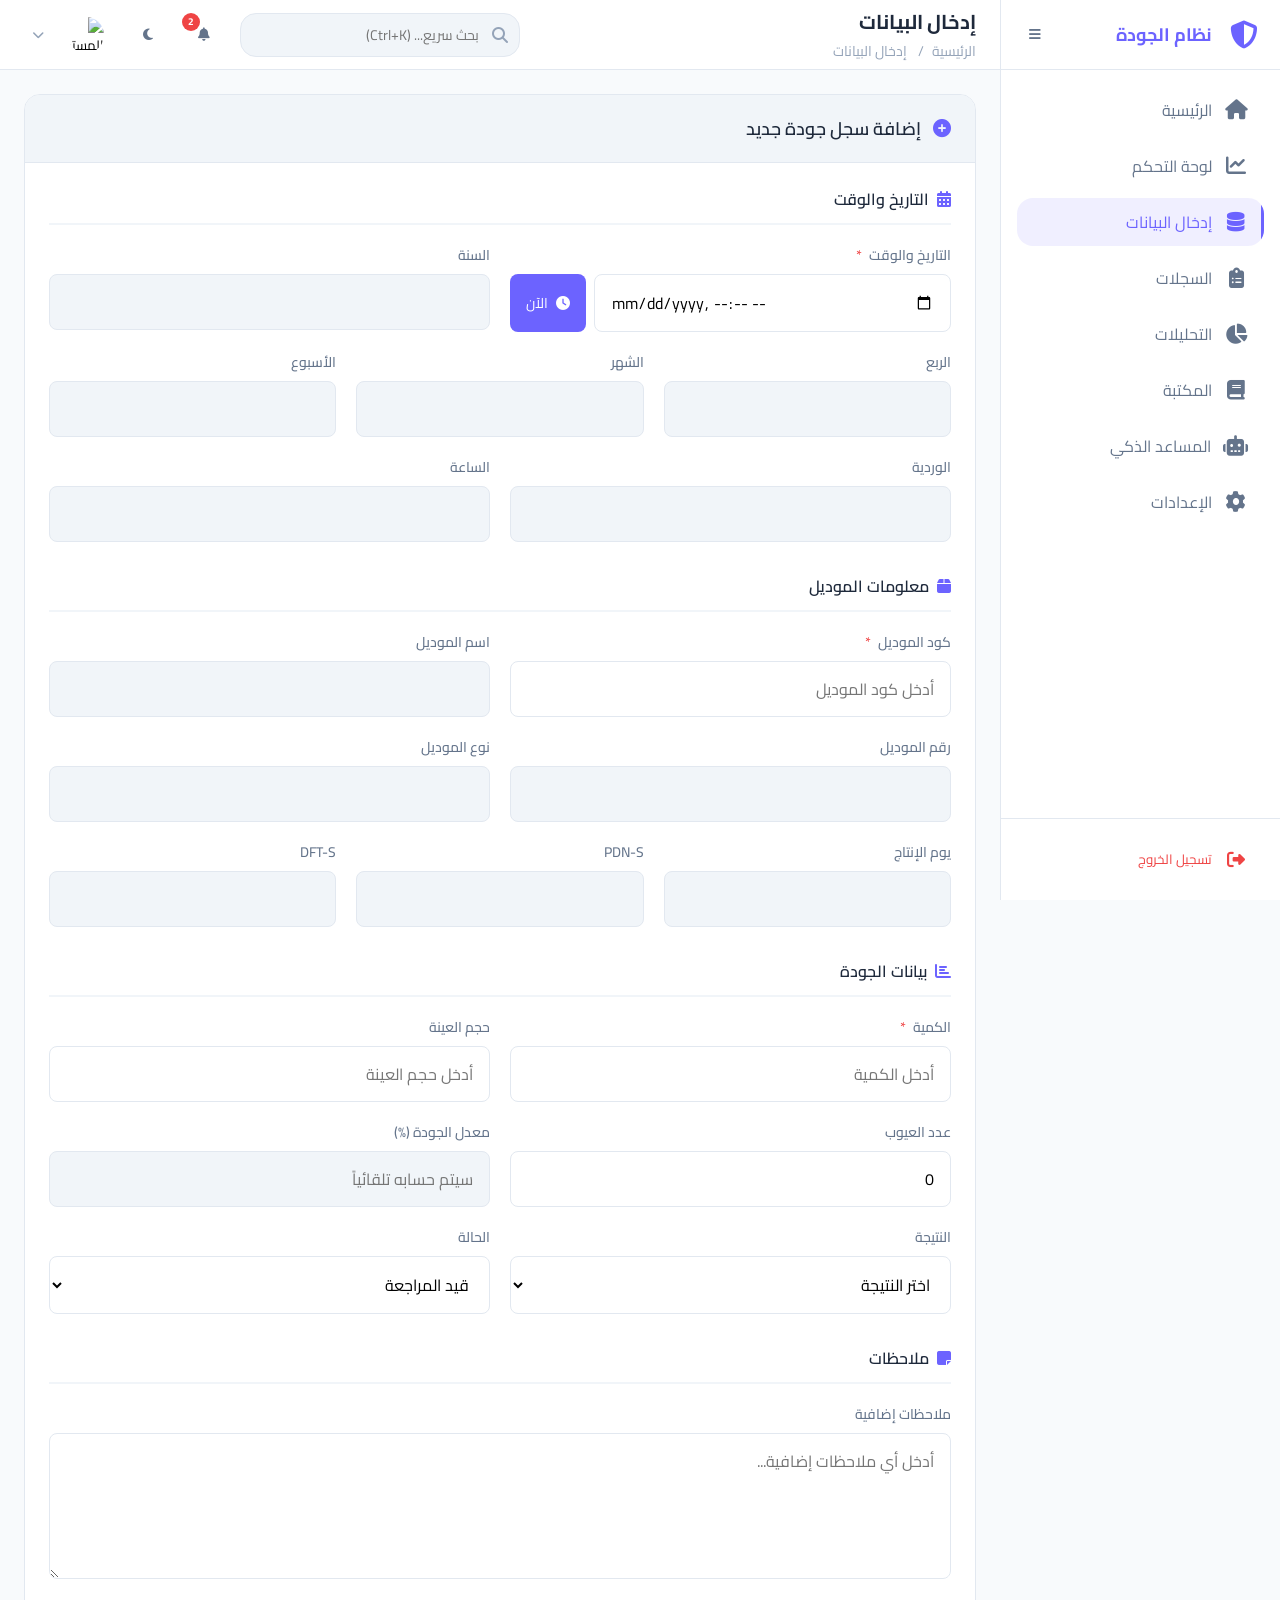
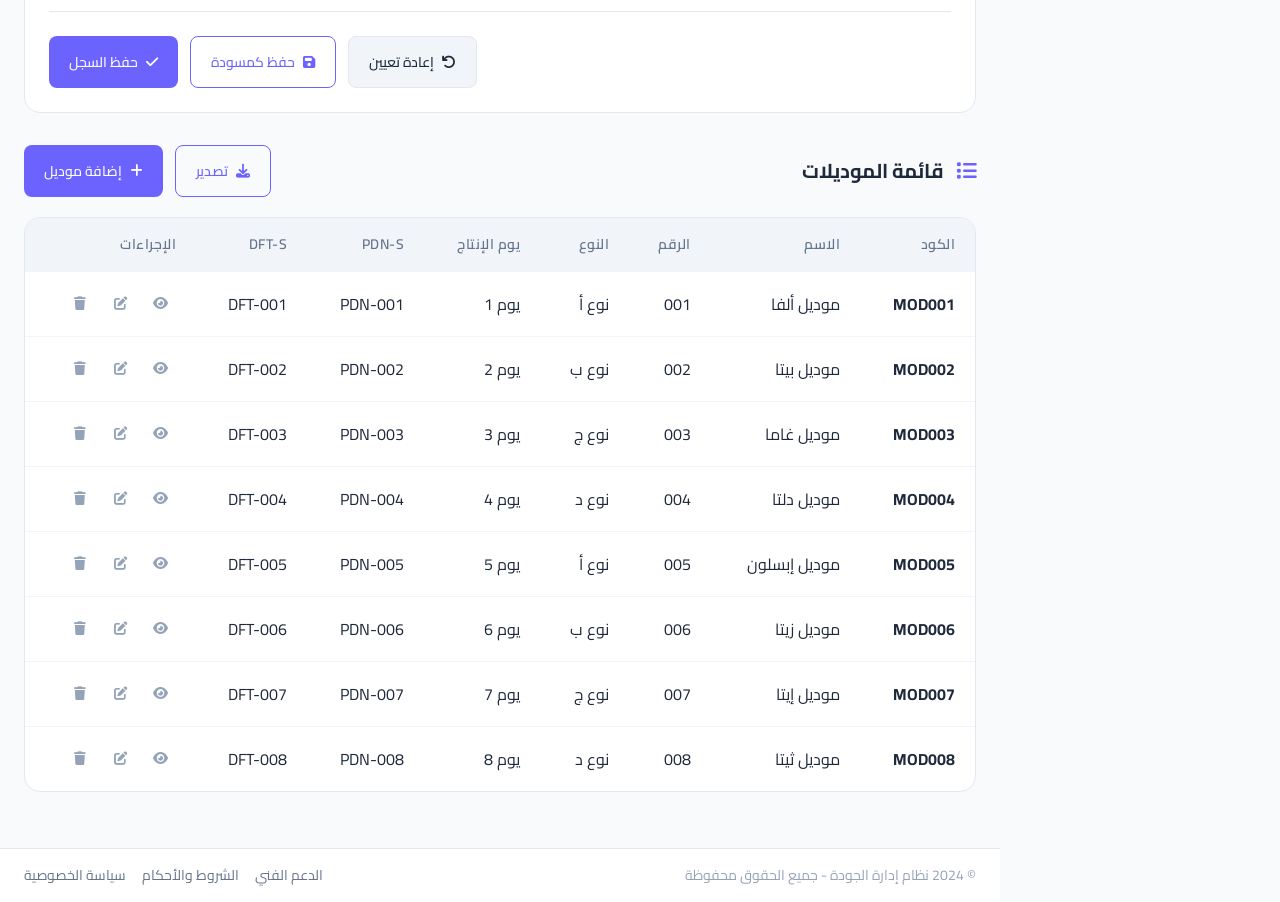
==== data.html @ 290784cb "Add files via upload" ====
<!DOCTYPE html>
<html lang="ar" dir="rtl">
<head>
    <meta charset="UTF-8">
    <meta name="viewport" content="width=device-width, initial-scale=1.0">
    <title>إدخال البيانات - نظام إدارة الجودة</title>
    <link rel="stylesheet" href="css/variables.css">
    <link rel="stylesheet" href="css/header.css">
    <link rel="stylesheet" href="css/data.css">
    <link rel="stylesheet" href="https://cdnjs.cloudflare.com/ajax/libs/font-awesome/6.4.0/css/all.min.css">
    <link href="https://fonts.googleapis.com/css2?family=Cairo:wght@300;400;500;600;700&display=swap" rel="stylesheet">
</head>
<body>
    <!-- الشريط الجانبي -->
    <aside id="sidebar" class="sidebar">
        <div class="sidebar-header">
            <div class="logo">
                <i class="fas fa-shield-alt"></i>
                <span class="logo-text">نظام الجودة</span>
            </div>
            <button id="menuToggle" class="menu-toggle">
                <i class="fas fa-bars"></i>
            </button>
        </div>
        
        <nav class="sidebar-nav">
            <ul class="nav-list">
                <li class="nav-item">
                    <a href="index.html" class="nav-link">
                        <i class="fas fa-home"></i>
                        <span>الرئيسية</span>
                    </a>
                </li>
                <li class="nav-item">
                    <a href="dashboard.html" class="nav-link">
                        <i class="fas fa-chart-line"></i>
                        <span>لوحة التحكم</span>
                    </a>
                </li>
                <li class="nav-item">
                    <a href="data.html" class="nav-link active">
                        <i class="fas fa-database"></i>
                        <span>إدخال البيانات</span>
                    </a>
                </li>
                <li class="nav-item">
                    <a href="records.html" class="nav-link">
                        <i class="fas fa-clipboard-list"></i>
                        <span>السجلات</span>
                    </a>
                </li>
                <li class="nav-item">
                    <a href="analytics.html" class="nav-link">
                        <i class="fas fa-chart-pie"></i>
                        <span>التحليلات</span>
                    </a>
                </li>
                <li class="nav-item">
                    <a href="library.html" class="nav-link">
                        <i class="fas fa-book"></i>
                        <span>المكتبة</span>
                    </a>
                </li>
                <li class="nav-item">
                    <a href="ai-assistant.html" class="nav-link">
                        <i class="fas fa-robot"></i>
                        <span>المساعد الذكي</span>
                    </a>
                </li>
                <li class="nav-item">
                    <a href="settings.html" class="nav-link">
                        <i class="fas fa-cog"></i>
                        <span>الإعدادات</span>
                    </a>
                </li>
            </ul>
        </nav>
        
        <div class="sidebar-footer">
            <button onclick="logout()" class="logout-btn">
                <i class="fas fa-sign-out-alt"></i>
                <span>تسجيل الخروج</span>
            </button>
        </div>
    </aside>

    <!-- المحتوى الرئيسي -->
    <main class="main-content">
        <!-- الهيدر -->
        <header class="main-header">
            <div class="header-right">
                <h1 class="page-title">إدخال البيانات</h1>
                <div class="breadcrumb">
                    <span>الرئيسية</span>
                    <span>إدخال البيانات</span>
                </div>
            </div>
            
            <div class="header-left">
                <div class="search-container">
                    <input type="text" id="globalSearch" placeholder="بحث سريع... (Ctrl+K)">
                    <i class="fas fa-search"></i>
                    <div id="searchResults" class="search-results"></div>
                </div>
                
                <div class="notifications-container">
                    <button id="notificationBtn" class="icon-btn">
                        <i class="fas fa-bell"></i>
                        <span id="notificationCount" class="badge">3</span>
                    </button>
                    <div id="notificationPanel" class="notification-panel">
                        <div class="notification-header">
                            <h3>الإشعارات</h3>
                            <button onclick="markAllAsRead()">تحديد الكل كمقروء</button>
                        </div>
                        <div id="notificationList" class="notification-list"></div>
                    </div>
                </div>
                
                <button id="darkModeToggle" class="icon-btn">
                    <i class="fas fa-moon"></i>
                </button>
                
                <div class="user-menu-container">
                    <button class="user-menu-toggle" onclick="toggleUserMenu()">
                        <img class="user-image" src="" alt="المستخدم">
                        <div class="user-info">
                            <span class="user-name"></span>
                            <span class="user-role"></span>
                        </div>
                        <i class="fas fa-chevron-down"></i>
                    </button>
                    <div id="userMenu" class="user-dropdown">
                        <a href="settings.html#profile">
                            <i class="fas fa-user"></i>
                            الملف الشخصي
                        </a>
                        <a href="settings.html">
                            <i class="fas fa-cog"></i>
                            الإعدادات
                        </a>
                        <hr>
                        <a href="#" onclick="logout()">
                            <i class="fas fa-sign-out-alt"></i>
                            تسجيل الخروج
                        </a>
                    </div>
                </div>
            </div>
        </header>

        <!-- محتوى الصفحة -->
        <div class="page-content">
            <!-- نموذج إدخال البيانات -->
            <section class="data-form-section">
                <div class="form-card">
                    <div class="form-header">
                        <h3><i class="fas fa-plus-circle"></i> إضافة سجل جودة جديد</h3>
                    </div>
                    
                    <form id="qualityForm" class="data-form">
                        <!-- قسم التاريخ والوقت -->
                        <div class="form-section">
                            <h4><i class="fas fa-calendar-alt"></i> التاريخ والوقت</h4>
                            <div class="form-row">
                                <div class="form-group">
                                    <label for="datetime">التاريخ والوقت <span class="required">*</span></label>
                                    <div class="input-with-btn">
                                        <input type="datetime-local" id="datetime" name="datetime" required>
                                        <button type="button" class="now-button" onclick="setCurrentDateTime()">
                                            <i class="fas fa-clock"></i> الآن
                                        </button>
                                    </div>
                                </div>
                                <div class="form-group">
                                    <label for="year">السنة</label>
                                    <input type="text" id="year" name="year" readonly>
                                </div>
                            </div>
                            <div class="form-row">
                                <div class="form-group">
                                    <label for="quarter">الربع</label>
                                    <input type="text" id="quarter" name="quarter" readonly>
                                </div>
                                <div class="form-group">
                                    <label for="month">الشهر</label>
                                    <input type="text" id="month" name="month" readonly>
                                </div>
                                <div class="form-group">
                                    <label for="week">الأسبوع</label>
                                    <input type="text" id="week" name="week" readonly>
                                </div>
                            </div>
                            <div class="form-row">
                                <div class="form-group">
                                    <label for="shift">الوردية</label>
                                    <input type="text" id="shift" name="shift" readonly>
                                </div>
                                <div class="form-group">
                                    <label for="hour">الساعة</label>
                                    <input type="text" id="hour" name="hour" readonly>
                                </div>
                            </div>
                        </div>

                        <!-- قسم معلومات الموديل -->
                        <div class="form-section">
                            <h4><i class="fas fa-box"></i> معلومات الموديل</h4>
                            <div class="form-row">
                                <div class="form-group autocomplete-container">
                                    <label for="model-code">كود الموديل <span class="required">*</span></label>
                                    <input type="text" id="model-code" name="model-code" placeholder="أدخل كود الموديل" required>
                                    <ul id="model-suggestions" class="suggestions-list"></ul>
                                </div>
                                <div class="form-group">
                                    <label for="model-name">اسم الموديل</label>
                                    <input type="text" id="model-name" name="model-name" readonly>
                                </div>
                            </div>
                            <div class="form-row">
                                <div class="form-group">
                                    <label for="model-number">رقم الموديل</label>
                                    <input type="text" id="model-number" name="model-number" readonly>
                                </div>
                                <div class="form-group">
                                    <label for="model-type">نوع الموديل</label>
                                    <input type="text" id="model-type" name="model-type" readonly>
                                </div>
                            </div>
                            <div class="form-row">
                                <div class="form-group">
                                    <label for="m-day">يوم الإنتاج</label>
                                    <input type="text" id="m-day" name="m-day" readonly>
                                </div>
                                <div class="form-group">
                                    <label for="pdn-s">PDN-S</label>
                                    <input type="text" id="pdn-s" name="pdn-s" readonly>
                                </div>
                                <div class="form-group">
                                    <label for="dft-s">DFT-S</label>
                                    <input type="text" id="dft-s" name="dft-s" readonly>
                                </div>
                            </div>
                        </div>

                        <!-- قسم بيانات الجودة -->
                        <div class="form-section">
                            <h4><i class="fas fa-chart-bar"></i> بيانات الجودة</h4>
                            <div class="form-row">
                                <div class="form-group">
                                    <label for="quantity">الكمية <span class="required">*</span></label>
                                    <input type="number" id="quantity" name="quantity" placeholder="أدخل الكمية" min="1" required>
                                </div>
                                <div class="form-group">
                                    <label for="sample-size">حجم العينة</label>
                                    <input type="number" id="sample-size" name="sample-size" placeholder="أدخل حجم العينة" min="1">
                                </div>
                            </div>
                            <div class="form-row">
                                <div class="form-group">
                                    <label for="defect-count">عدد العيوب</label>
                                    <input type="number" id="defect-count" name="defect-count" placeholder="أدخل عدد العيوب" min="0" value="0">
                                </div>
                                <div class="form-group">
                                    <label for="quality-rate">معدل الجودة (%)</label>
                                    <input type="number" id="quality-rate" name="quality-rate" placeholder="سيتم حسابه تلقائياً" readonly>
                                </div>
                            </div>
                            <div class="form-row">
                                <div class="form-group">
                                    <label for="result">النتيجة</label>
                                    <select id="result" name="result">
                                        <option value="">اختر النتيجة</option>
                                        <option value="pass">مقبول</option>
                                        <option value="fail">مرفوض</option>
                                        <option value="hold">محجوز</option>
                                    </select>
                                </div>
                                <div class="form-group">
                                    <label for="status">الحالة</label>
                                    <select id="status" name="status">
                                        <option value="pending">قيد المراجعة</option>
                                        <option value="approved">مقبول</option>
                                        <option value="rejected">مرفوض</option>
                                    </select>
                                </div>
                            </div>
                        </div>

                        <!-- قسم الملاحظات -->
                        <div class="form-section">
                            <h4><i class="fas fa-sticky-note"></i> ملاحظات</h4>
                            <div class="form-group">
                                <label for="notes">ملاحظات إضافية</label>
                                <textarea id="notes" name="notes" rows="4" placeholder="أدخل أي ملاحظات إضافية..."></textarea>
                            </div>
                        </div>

                        <!-- أزرار الإجراءات -->
                        <div class="form-actions">
                            <button type="button" class="btn btn-secondary" onclick="resetForm()">
                                <i class="fas fa-undo"></i> إعادة تعيين
                            </button>
                            <button type="button" class="btn btn-outline" onclick="saveDraft()">
                                <i class="fas fa-save"></i> حفظ كمسودة
                            </button>
                            <button type="submit" class="btn btn-primary">
                                <i class="fas fa-check"></i> حفظ السجل
                            </button>
                        </div>
                    </form>
                </div>
            </section>

            <!-- جدول الموديلات -->
            <section class="models-section">
                <div class="section-header">
                    <h3><i class="fas fa-list"></i> قائمة الموديلات</h3>
                    <div class="section-actions">
                        <button class="btn btn-outline" onclick="exportModels()">
                            <i class="fas fa-download"></i> تصدير
                        </button>
                        <button class="btn btn-primary" onclick="addNewModel()">
                            <i class="fas fa-plus"></i> إضافة موديل
                        </button>
                    </div>
                </div>
                <div class="table-container">
                    <table class="data-table">
                        <thead>
                            <tr>
                                <th>الكود</th>
                                <th>الاسم</th>
                                <th>الرقم</th>
                                <th>النوع</th>
                                <th>يوم الإنتاج</th>
                                <th>PDN-S</th>
                                <th>DFT-S</th>
                                <th>الإجراءات</th>
                            </tr>
                        </thead>
                        <tbody id="modelsTable">
                            <!-- سيتم ملؤها بالJavaScript -->
                        </tbody>
                    </table>
                </div>
            </section>
        </div>

        <!-- التذييل -->
        <footer class="main-footer">
            <div class="footer-content">
                <p>&copy; 2024 نظام إدارة الجودة - جميع الحقوق محفوظة</p>
                <div class="footer-links">
                    <a href="#">الدعم الفني</a>
                    <a href="#">الشروط والأحكام</a>
                    <a href="#">سياسة الخصوصية</a>
                </div>
            </div>
        </footer>
    </main>

    <!-- Toast Container -->
    <div id="toastContainer" class="toast-container"></div>

    <!-- Scripts -->
    <script src="js/login.js"></script>
    <script src="js/header.js"></script>
    <script src="js/data.js"></script>
    <script src="js/functions.js"></script>
</body>
</html>
---- css/variables.css ----
/* ================================
   المتغيرات العامة للنظام
   ================================ */

:root {
    /* ================================
       الألوان الأساسية
       ================================ */
    --primary: #6c63ff;
    --primary-rgb: 108, 99, 255;
    --primary-light: #8b85ff;
    --primary-dark: #5a52d5;
    --primary-gradient: linear-gradient(135deg, #6c63ff 0%, #8b85ff 100%);
    
    /* الألوان الثانوية */
    --secondary: #764ba2;
    --secondary-light: #9a7bc0;
    --secondary-dark: #5a3a7a;
    
    /* ألوان الحالة */
    --success: #10b981;
    --success-light: #34d399;
    --success-dark: #059669;
    --success-bg: rgba(16, 185, 129, 0.1);
    
    --warning: #f59e0b;
    --warning-light: #fbbf24;
    --warning-dark: #d97706;
    --warning-bg: rgba(245, 158, 11, 0.1);
    
    --danger: #ef4444;
    --danger-light: #f87171;
    --danger-dark: #dc2626;
    --danger-bg: rgba(239, 68, 68, 0.1);
    
    --info: #3b82f6;
    --info-light: #60a5fa;
    --info-dark: #2563eb;
    --info-bg: rgba(59, 130, 246, 0.1);
    
    /* ================================
       ألوان الوضع الفاتح (Light)
       ================================ */
    --bg-primary: #f8fafc;
    --bg-secondary: #ffffff;
    --bg-tertiary: #f1f5f9;
    --bg-card: #ffffff;
    
    --text-primary: #1e293b;
    --text-secondary: #64748b;
    --text-muted: #94a3b8;
    --text-inverse: #ffffff;
    
    --border-color: #e2e8f0;
    --border-light: #f1f5f9;
    --border-dark: #cbd5e1;
    
    --shadow-sm: 0 1px 2px rgba(0, 0, 0, 0.05);
    --shadow: 0 4px 6px -1px rgba(0, 0, 0, 0.1), 0 2px 4px -1px rgba(0, 0, 0, 0.06);
    --shadow-md: 0 10px 15px -3px rgba(0, 0, 0, 0.1), 0 4px 6px -2px rgba(0, 0, 0, 0.05);
    --shadow-lg: 0 20px 25px -5px rgba(0, 0, 0, 0.1), 0 10px 10px -5px rgba(0, 0, 0, 0.04);
    --shadow-xl: 0 25px 50px -12px rgba(0, 0, 0, 0.25);
    
    /* ================================
       ألوان الوضع الداكن (Dark)
       ================================ */
    --dark-bg-primary: #0f172a;
    --dark-bg-secondary: #1e293b;
    --dark-bg-tertiary: #334155;
    --dark-bg-card: #1e293b;
    
    --dark-text-primary: #f8fafc;
    --dark-text-secondary: #cbd5e1;
    --dark-text-muted: #64748b;
    
    --dark-border-color: #334155;
    --dark-border-light: #475569;
    --dark-border-dark: #1e293b;
    
    /* ================================
       الخطوط
       ================================ */
    --font-family: 'Cairo', -apple-system, BlinkMacSystemFont, 'Segoe UI', Roboto, sans-serif;
    --font-size-xs: 0.75rem;
    --font-size-sm: 0.875rem;
    --font-size-base: 1rem;
    --font-size-lg: 1.125rem;
    --font-size-xl: 1.25rem;
    --font-size-2xl: 1.5rem;
    --font-size-3xl: 1.875rem;
    --font-size-4xl: 2.25rem;
    
    --font-weight-light: 300;
    --font-weight-normal: 400;
    --font-weight-medium: 500;
    --font-weight-semibold: 600;
    --font-weight-bold: 700;
    
    --line-height-tight: 1.25;
    --line-height-normal: 1.5;
    --line-height-relaxed: 1.75;
    
    /* ================================
       المسافات والحواف
       ================================ */
    --spacing-0: 0;
    --spacing-1: 0.25rem;
    --spacing-2: 0.5rem;
    --spacing-3: 0.75rem;
    --spacing-4: 1rem;
    --spacing-5: 1.25rem;
    --spacing-6: 1.5rem;
    --spacing-8: 2rem;
    --spacing-10: 2.5rem;
    --spacing-12: 3rem;
    --spacing-16: 4rem;
    --spacing-20: 5rem;
    --spacing-24: 6rem;
    
    /* ================================
       نصف قطر الحواف
       ================================ */
    --radius-none: 0;
    --radius-sm: 0.25rem;
    --radius: 0.5rem;
    --radius-md: 0.75rem;
    --radius-lg: 1rem;
    --radius-xl: 1.5rem;
    --radius-2xl: 2rem;
    --radius-full: 9999px;
    
    /* ================================
       الانتقالات
       ================================ */
    --transition-fast: 150ms ease;
    --transition-base: 250ms ease;
    --transition-slow: 350ms ease;
    --transition-bounce: 500ms cubic-bezier(0.68, -0.55, 0.265, 1.55);
    
    /* ================================
       z-index
       ================================ */
    --z-dropdown: 100;
    --z-sticky: 200;
    --z-fixed: 300;
    --z-modal-backdrop: 400;
    --z-modal: 500;
    --z-popover: 600;
    --z-tooltip: 700;
    --z-toast: 800;
    
    /* ================================
       أبعاد العناصر
       ================================ */
    --header-height: 70px;
    --sidebar-width: 280px;
    --sidebar-collapsed: 80px;
    --footer-height: 60px;
    
    /* ================================
       ألوان إضافية
       ================================ */
    --purple: #8b5cf6;
    --pink: #ec4899;
    --orange: #f97316;
    --cyan: #06b6d4;
    --teal: #14b8a6;
    --indigo: #6366f1;
    
    /* تدرجات */
    --gradient-purple: linear-gradient(135deg, #667eea 0%, #764ba2 100%);
    --gradient-blue: linear-gradient(135deg, #4facfe 0%, #00f2fe 100%);
    --gradient-green: linear-gradient(135deg, #42d392 0%, #647eff 100%);
    --gradient-pink: linear-gradient(135deg, #ff7eb3 0%, #ff758c 100%);
    --gradient-orange: linear-gradient(135deg, #f093fb 0%, #f5576c 100%);
}

/* ================================
   الوضع الداكن
   ================================ */
[data-theme="dark"] {
    --bg-primary: var(--dark-bg-primary);
    --bg-secondary: var(--dark-bg-secondary);
    --bg-tertiary: var(--dark-bg-tertiary);
    --bg-card: var(--dark-bg-card);
    
    --text-primary: var(--dark-text-primary);
    --text-secondary: var(--dark-text-secondary);
    --text-muted: var(--dark-text-muted);
    
    --border-color: var(--dark-border-color);
    --border-light: var(--dark-border-light);
    --border-dark: var(--dark-border-dark);
}

/* ================================
   إعادة تعيين CSS
   ================================ */
*,
*::before,
*::after {
    box-sizing: border-box;
    margin: 0;
    padding: 0;
}

html {
    scroll-behavior: smooth;
    -webkit-font-smoothing: antialiased;
    -moz-osx-font-smoothing: grayscale;
}

body {
    font-family: var(--font-family);
    font-size: var(--font-size-base);
    line-height: var(--line-height-normal);
    color: var(--text-primary);
    background-color: var(--bg-primary);
    direction: rtl;
    min-height: 100vh;
}

/* ================================
   الفئات المساعدة
   ================================ */

/* إخفاء */
.hidden { display: none !important; }
.invisible { visibility: hidden; }
.opacity-0 { opacity: 0; }

/* عرض */
.block { display: block; }
.inline { display: inline; }
.inline-block { display: inline-block; }
.flex { display: flex; }
.inline-flex { display: inline-flex; }
.grid { display: grid; }

/* مرونة */
.flex-1 { flex: 1; }
.flex-auto { flex: auto; }
.flex-none { flex: none; }
.flex-row { flex-direction: row; }
.flex-col { flex-direction: column; }
.items-center { align-items: center; }
.items-start { align-items: flex-start; }
.items-end { align-items: flex-end; }
.justify-center { justify-content: center; }
.justify-between { justify-content: space-between; }
.justify-around { justify-content: space-around; }
.gap-2 { gap: var(--spacing-2); }
.gap-4 { gap: var(--spacing-4); }
.gap-6 { gap: var(--spacing-6); }

/* النص */
.text-center { text-align: center; }
.text-right { text-align: right; }
.text-left { text-align: left; }
.text-xs { font-size: var(--font-size-xs); }
.text-sm { font-size: var(--font-size-sm); }
.text-lg { font-size: var(--font-size-lg); }
.text-xl { font-size: var(--font-size-xl); }
.font-light { font-weight: var(--font-weight-light); }
.font-normal { font-weight: var(--font-weight-normal); }
.font-medium { font-weight: var(--font-weight-medium); }
.font-semibold { font-weight: var(--font-weight-semibold); }
.font-bold { font-weight: var(--font-weight-bold); }

/* الألوان */
.text-primary { color: var(--primary); }
.text-success { color: var(--success); }
.text-warning { color: var(--warning); }
.text-danger { color: var(--danger); }
.text-info { color: var(--info); }
.text-muted { color: var(--text-muted); }

.bg-primary { background-color: var(--primary); }
.bg-success { background-color: var(--success); }
.bg-warning { background-color: var(--warning); }
.bg-danger { background-color: var(--danger); }
.bg-info { background-color: var(--info); }

/* الحواف */
.rounded-none { border-radius: var(--radius-none); }
.rounded-sm { border-radius: var(--radius-sm); }
.rounded { border-radius: var(--radius); }
.rounded-md { border-radius: var(--radius-md); }
.rounded-lg { border-radius: var(--radius-lg); }
.rounded-xl { border-radius: var(--radius-xl); }
.rounded-full { border-radius: var(--radius-full); }

/* الظلال */
.shadow-sm { box-shadow: var(--shadow-sm); }
.shadow { box-shadow: var(--shadow); }
.shadow-md { box-shadow: var(--shadow-md); }
.shadow-lg { box-shadow: var(--shadow-lg); }
.shadow-xl { box-shadow: var(--shadow-xl); }
.shadow-none { box-shadow: none; }

/* المسافات */
.p-0 { padding: var(--spacing-0); }
.p-2 { padding: var(--spacing-2); }
.p-4 { padding: var(--spacing-4); }
.p-6 { padding: var(--spacing-6); }
.m-0 { margin: var(--spacing-0); }
.m-2 { margin: var(--spacing-2); }
.m-4 { margin: var(--spacing-4); }
.m-auto { margin: auto; }

/* العرض والارتفاع */
.w-full { width: 100%; }
.h-full { height: 100%; }
.min-h-screen { min-height: 100vh; }

/* المؤشر */
.cursor-pointer { cursor: pointer; }
.cursor-not-allowed { cursor: not-allowed; }

/* ================================
   تأثيرات الحركة
   ================================ */
@keyframes fadeIn {
    from { opacity: 0; }
    to { opacity: 1; }
}

@keyframes fadeInUp {
    from {
        opacity: 0;
        transform: translateY(20px);
    }
    to {
        opacity: 1;
        transform: translateY(0);
    }
}

@keyframes fadeInDown {
    from {
        opacity: 0;
        transform: translateY(-20px);
    }
    to {
        opacity: 1;
        transform: translateY(0);
    }
}

@keyframes slideInRight {
    from {
        opacity: 0;
        transform: translateX(20px);
    }
    to {
        opacity: 1;
        transform: translateX(0);
    }
}

@keyframes slideInLeft {
    from {
        opacity: 0;
        transform: translateX(-20px);
    }
    to {
        opacity: 1;
        transform: translateX(0);
    }
}

@keyframes pulse {
    0%, 100% { opacity: 1; }
    50% { opacity: 0.5; }
}

@keyframes spin {
    from { transform: rotate(0deg); }
    to { transform: rotate(360deg); }
}

@keyframes bounce {
    0%, 100% { transform: translateY(0); }
    50% { transform: translateY(-10px); }
}

@keyframes shake {
    0%, 100% { transform: translateX(0); }
    25% { transform: translateX(-5px); }
    75% { transform: translateX(5px); }
}

.animate-fadeIn { animation: fadeIn 0.3s ease; }
.animate-fadeInUp { animation: fadeInUp 0.4s ease; }
.animate-fadeInDown { animation: fadeInDown 0.4s ease; }
.animate-slideInRight { animation: slideInRight 0.4s ease; }
.animate-slideInLeft { animation: slideInLeft 0.4s ease; }
.animate-pulse { animation: pulse 2s infinite; }
.animate-spin { animation: spin 1s linear infinite; }
.animate-bounce { animation: bounce 1s infinite; }
.animate-shake { animation: shake 0.5s ease; }

/* ================================
   التمرير
   ================================ */
::-webkit-scrollbar {
    width: 8px;
    height: 8px;
}

::-webkit-scrollbar-track {
    background: var(--bg-tertiary);
    border-radius: var(--radius);
}

::-webkit-scrollbar-thumb {
    background: var(--border-dark);
    border-radius: var(--radius);
}

::-webkit-scrollbar-thumb:hover {
    background: var(--text-muted);
}

/* ================================
   التحديد
   ================================ */
::selection {
    background: var(--primary);
    color: white;
}

/* ================================
   التركيز
   ================================ */
:focus-visible {
    outline: 2px solid var(--primary);
    outline-offset: 2px;
}

/* ================================
   تعطيل الأنماط الافتراضية
   ================================ */
button, input, textarea, select {
    font-family: inherit;
}

button {
    cursor: pointer;
    border: none;
    background: none;
}

a {
    text-decoration: none;
    color: inherit;
}

ul, ol {
    list-style: none;
}

img {
    max-width: 100%;
    height: auto;
}
---- css/header.css ----
/* ================================
   تنسيقات الهيدر والشريط الجانبي
   ================================ */

/* ================================
   الشريط الجانبي
   ================================ */
.sidebar {
    position: fixed;
    top: 0;
    right: 0;
    width: var(--sidebar-width);
    height: 100vh;
    background: var(--bg-secondary);
    border-left: 1px solid var(--border-color);
    display: flex;
    flex-direction: column;
    z-index: var(--z-fixed);
    transition: width var(--transition-base);
    overflow: hidden;
}

.sidebar.collapsed {
    width: var(--sidebar-collapsed);
}

/* رأس الشريط الجانبي */
.sidebar-header {
    padding: var(--spacing-4);
    display: flex;
    align-items: center;
    justify-content: space-between;
    border-bottom: 1px solid var(--border-color);
    height: var(--header-height);
}

.logo {
    display: flex;
    align-items: center;
    gap: var(--spacing-3);
    color: var(--primary);
}

.logo i {
    font-size: 28px;
    min-width: 40px;
    text-align: center;
}

.logo-text {
    font-size: var(--font-size-lg);
    font-weight: var(--font-weight-bold);
    white-space: nowrap;
    opacity: 1;
    transition: opacity var(--transition-fast);
}

.sidebar.collapsed .logo-text {
    opacity: 0;
    width: 0;
}

.menu-toggle {
    width: 36px;
    height: 36px;
    border-radius: var(--radius);
    display: flex;
    align-items: center;
    justify-content: center;
    color: var(--text-secondary);
    transition: all var(--transition-fast);
}

.menu-toggle:hover {
    background: var(--bg-tertiary);
    color: var(--primary);
}

/* قائمة التنقل */
.sidebar-nav {
    flex: 1;
    padding: var(--spacing-4);
    overflow-y: auto;
}

.nav-list {
    display: flex;
    flex-direction: column;
    gap: var(--spacing-2);
}

.nav-link {
    display: flex;
    align-items: center;
    gap: var(--spacing-3);
    padding: var(--spacing-3) var(--spacing-4);
    border-radius: var(--radius-lg);
    color: var(--text-secondary);
    transition: all var(--transition-fast);
    position: relative;
    overflow: hidden;
}

.nav-link::before {
    content: '';
    position: absolute;
    right: 0;
    top: 0;
    height: 100%;
    width: 3px;
    background: var(--primary);
    transform: scaleY(0);
    transition: transform var(--transition-fast);
}

.nav-link:hover {
    background: var(--bg-tertiary);
    color: var(--text-primary);
}

.nav-link:hover::before {
    transform: scaleY(1);
}

.nav-link.active {
    background: rgba(var(--primary-rgb), 0.1);
    color: var(--primary);
}

.nav-link.active::before {
    transform: scaleY(1);
}

.nav-link i {
    font-size: 20px;
    min-width: 24px;
    text-align: center;
}

.nav-link span {
    white-space: nowrap;
    opacity: 1;
    transition: opacity var(--transition-fast);
}

.sidebar.collapsed .nav-link span {
    opacity: 0;
    width: 0;
}

/* تذييل الشريط الجانبي */
.sidebar-footer {
    padding: var(--spacing-4);
    border-top: 1px solid var(--border-color);
}

.logout-btn {
    width: 100%;
    display: flex;
    align-items: center;
    gap: var(--spacing-3);
    padding: var(--spacing-3) var(--spacing-4);
    border-radius: var(--radius-lg);
    color: var(--danger);
    transition: all var(--transition-fast);
}

.logout-btn:hover {
    background: var(--danger-bg);
}

.logout-btn i {
    font-size: 18px;
    min-width: 24px;
    text-align: center;
}

.logout-btn span {
    white-space: nowrap;
    opacity: 1;
    transition: opacity var(--transition-fast);
}

.sidebar.collapsed .logout-btn span {
    opacity: 0;
    width: 0;
}

/* ================================
   المحتوى الرئيسي
   ================================ */
.main-content {
    margin-right: var(--sidebar-width);
    min-height: 100vh;
    display: flex;
    flex-direction: column;
    transition: margin-right var(--transition-base);
}

body.sidebar-collapsed .main-content {
    margin-right: var(--sidebar-collapsed);
}

/* ================================
   الهيدر
   ================================ */
.main-header {
    height: var(--header-height);
    background: var(--bg-secondary);
    border-bottom: 1px solid var(--border-color);
    padding: 0 var(--spacing-6);
    display: flex;
    align-items: center;
    justify-content: space-between;
    position: sticky;
    top: 0;
    z-index: var(--z-sticky);
}

.header-right {
    display: flex;
    flex-direction: column;
    gap: var(--spacing-1);
}

.page-title {
    font-size: var(--font-size-xl);
    font-weight: var(--font-weight-bold);
    color: var(--text-primary);
}

.breadcrumb {
    font-size: var(--font-size-sm);
    color: var(--text-muted);
}

.breadcrumb span:not(:last-child)::after {
    content: '/';
    margin: 0 var(--spacing-2);
    color: var(--text-muted);
}

.header-left {
    display: flex;
    align-items: center;
    gap: var(--spacing-4);
}

/* البحث */
.search-container {
    position: relative;
}

.search-container input {
    width: 280px;
    padding: var(--spacing-2) var(--spacing-4);
    padding-right: 40px;
    border: 1px solid var(--border-color);
    border-radius: var(--radius-lg);
    background: var(--bg-tertiary);
    font-size: var(--font-size-sm);
    transition: all var(--transition-fast);
}

.search-container input:focus {
    outline: none;
    border-color: var(--primary);
    background: var(--bg-secondary);
    box-shadow: 0 0 0 3px rgba(var(--primary-rgb), 0.1);
}

.search-container > i {
    position: absolute;
    right: var(--spacing-3);
    top: 50%;
    transform: translateY(-50%);
    color: var(--text-muted);
}

.search-results {
    position: absolute;
    top: calc(100% + var(--spacing-2));
    right: 0;
    width: 100%;
    background: var(--bg-secondary);
    border: 1px solid var(--border-color);
    border-radius: var(--radius-lg);
    box-shadow: var(--shadow-lg);
    max-height: 300px;
    overflow-y: auto;
    opacity: 0;
    visibility: hidden;
    transform: translateY(-10px);
    transition: all var(--transition-fast);
    z-index: var(--z-dropdown);
}

.search-results.show {
    opacity: 1;
    visibility: visible;
    transform: translateY(0);
}

.search-result-item {
    display: flex;
    align-items: center;
    gap: var(--spacing-3);
    padding: var(--spacing-3) var(--spacing-4);
    color: var(--text-primary);
    transition: background var(--transition-fast);
}

.search-result-item:hover {
    background: var(--bg-tertiary);
}

.search-result-item i {
    color: var(--primary);
}

.search-no-results {
    padding: var(--spacing-6);
    text-align: center;
    color: var(--text-muted);
}

.search-no-results i {
    font-size: 32px;
    margin-bottom: var(--spacing-3);
}

/* الأزرار الأيقونية */
.icon-btn {
    width: 40px;
    height: 40px;
    border-radius: var(--radius);
    display: flex;
    align-items: center;
    justify-content: center;
    color: var(--text-secondary);
    position: relative;
    transition: all var(--transition-fast);
}

.icon-btn:hover {
    background: var(--bg-tertiary);
    color: var(--primary);
}

.badge {
    position: absolute;
    top: -2px;
    left: -2px;
    min-width: 18px;
    height: 18px;
    padding: 0 5px;
    background: var(--danger);
    color: white;
    font-size: 10px;
    font-weight: var(--font-weight-bold);
    border-radius: var(--radius-full);
    display: flex;
    align-items: center;
    justify-content: center;
}

/* الإشعارات */
.notifications-container {
    position: relative;
}

.notification-panel {
    position: absolute;
    top: calc(100% + var(--spacing-2));
    left: 50%;
    transform: translateX(-50%) translateY(-10px);
    width: 360px;
    background: var(--bg-secondary);
    border: 1px solid var(--border-color);
    border-radius: var(--radius-lg);
    box-shadow: var(--shadow-lg);
    opacity: 0;
    visibility: hidden;
    transition: all var(--transition-fast);
    z-index: var(--z-dropdown);
}

.notification-panel.show {
    opacity: 1;
    visibility: visible;
    transform: translateX(-50%) translateY(0);
}

.notification-header {
    display: flex;
    align-items: center;
    justify-content: space-between;
    padding: var(--spacing-4);
    border-bottom: 1px solid var(--border-color);
}

.notification-header h3 {
    font-size: var(--font-size-base);
    font-weight: var(--font-weight-semibold);
}

.notification-header button {
    font-size: var(--font-size-xs);
    color: var(--primary);
}

.notification-list {
    max-height: 360px;
    overflow-y: auto;
}

.notification-item {
    display: flex;
    gap: var(--spacing-3);
    padding: var(--spacing-4);
    border-bottom: 1px solid var(--border-light);
    transition: background var(--transition-fast);
}

.notification-item:hover {
    background: var(--bg-tertiary);
}

.notification-item.unread {
    background: rgba(var(--primary-rgb), 0.05);
}

.notification-icon {
    width: 40px;
    height: 40px;
    border-radius: var(--radius);
    display: flex;
    align-items: center;
    justify-content: center;
    flex-shrink: 0;
}

.notification-icon.success {
    background: var(--success-bg);
    color: var(--success);
}

.notification-icon.warning {
    background: var(--warning-bg);
    color: var(--warning);
}

.notification-icon.danger {
    background: var(--danger-bg);
    color: var(--danger);
}

.notification-icon.info {
    background: var(--info-bg);
    color: var(--info);
}

.notification-content h4 {
    font-size: var(--font-size-sm);
    font-weight: var(--font-weight-semibold);
    margin-bottom: var(--spacing-1);
}

.notification-content p {
    font-size: var(--font-size-xs);
    color: var(--text-secondary);
    margin-bottom: var(--spacing-1);
}

.notification-time {
    font-size: 11px;
    color: var(--text-muted);
}

/* قائمة المستخدم */
.user-menu-container {
    position: relative;
}

.user-menu-toggle {
    display: flex;
    align-items: center;
    gap: var(--spacing-3);
    padding: var(--spacing-2);
    border-radius: var(--radius-lg);
    transition: background var(--transition-fast);
}

.user-menu-toggle:hover {
    background: var(--bg-tertiary);
}

.user-image {
    width: 36px;
    height: 36px;
    border-radius: var(--radius-full);
    object-fit: cover;
}

.user-info {
    display: flex;
    flex-direction: column;
    align-items: flex-start;
}

.user-name {
    font-size: var(--font-size-sm);
    font-weight: var(--font-weight-semibold);
    color: var(--text-primary);
}

.user-role {
    font-size: 11px;
    color: var(--text-muted);
}

.user-menu-toggle > i {
    font-size: 12px;
    color: var(--text-muted);
}

.user-dropdown {
    position: absolute;
    top: calc(100% + var(--spacing-2));
    left: 0;
    width: 200px;
    background: var(--bg-secondary);
    border: 1px solid var(--border-color);
    border-radius: var(--radius-lg);
    box-shadow: var(--shadow-lg);
    opacity: 0;
    visibility: hidden;
    transform: translateY(-10px);
    transition: all var(--transition-fast);
    z-index: var(--z-dropdown);
}

.user-dropdown.show {
    opacity: 1;
    visibility: visible;
    transform: translateY(0);
}

.user-dropdown a {
    display: flex;
    align-items: center;
    gap: var(--spacing-3);
    padding: var(--spacing-3) var(--spacing-4);
    color: var(--text-primary);
    font-size: var(--font-size-sm);
    transition: background var(--transition-fast);
}

.user-dropdown a:hover {
    background: var(--bg-tertiary);
}

.user-dropdown a i {
    color: var(--text-muted);
    width: 20px;
}

.user-dropdown hr {
    margin: var(--spacing-2) 0;
    border: none;
    border-top: 1px solid var(--border-color);
}

/* ================================
   محتوى الصفحة
   ================================ */
.page-content {
    flex: 1;
    padding: var(--spacing-6);
}

/* ================================
   التذييل
   ================================ */
.main-footer {
    background: var(--bg-secondary);
    border-top: 1px solid var(--border-color);
    padding: var(--spacing-4) var(--spacing-6);
}

.footer-content {
    display: flex;
    align-items: center;
    justify-content: space-between;
    font-size: var(--font-size-sm);
    color: var(--text-muted);
}

.footer-links {
    display: flex;
    gap: var(--spacing-4);
}

.footer-links a {
    color: var(--text-secondary);
    transition: color var(--transition-fast);
}

.footer-links a:hover {
    color: var(--primary);
}

/* ================================
   Toast Container
   ================================ */
.toast-container {
    position: fixed;
    bottom: var(--spacing-6);
    left: var(--spacing-6);
    display: flex;
    flex-direction: column;
    gap: var(--spacing-3);
    z-index: var(--z-toast);
}

/* ================================
   التصميم المتجاوب
   ================================ */
@media (max-width: 1024px) {
    .sidebar {
        transform: translateX(100%);
    }
    
    .sidebar.open {
        transform: translateX(0);
    }
    
    .main-content {
        margin-right: 0;
    }
    
    .search-container input {
        width: 200px;
    }
}

@media (max-width: 768px) {
    .main-header {
        padding: 0 var(--spacing-4);
    }
    
    .search-container {
        display: none;
    }
    
    .user-info {
        display: none;
    }
    
    .page-content {
        padding: var(--spacing-4);
    }
    
    .footer-content {
        flex-direction: column;
        gap: var(--spacing-3);
        text-align: center;
    }
}
---- css/data.css ----
/* ================================
   تنسيقات صفحة إدخال البيانات
   ================================ */

/* ================================
   النموذج
   ================================ */
.data-form-section {
    margin-bottom: var(--spacing-8);
}

.form-card {
    background: var(--bg-secondary);
    border: 1px solid var(--border-color);
    border-radius: var(--radius-lg);
    overflow: hidden;
}

.form-header {
    background: var(--bg-tertiary);
    padding: var(--spacing-5) var(--spacing-6);
    border-bottom: 1px solid var(--border-color);
}

.form-header h3 {
    font-size: var(--font-size-lg);
    font-weight: var(--font-weight-semibold);
    color: var(--text-primary);
    display: flex;
    align-items: center;
    gap: var(--spacing-3);
}

.form-header h3 i {
    color: var(--primary);
}

.data-form {
    padding: var(--spacing-6);
}

/* أقسام النموذج */
.form-section {
    margin-bottom: var(--spacing-8);
}

.form-section:last-of-type {
    margin-bottom: 0;
}

.form-section h4 {
    font-size: var(--font-size-base);
    font-weight: var(--font-weight-semibold);
    color: var(--text-primary);
    margin-bottom: var(--spacing-5);
    padding-bottom: var(--spacing-3);
    border-bottom: 2px solid var(--border-light);
    display: flex;
    align-items: center;
    gap: var(--spacing-2);
}

.form-section h4 i {
    color: var(--primary);
}

/* صف النموذج */
.form-row {
    display: grid;
    grid-template-columns: repeat(auto-fit, minmax(250px, 1fr));
    gap: var(--spacing-5);
    margin-bottom: var(--spacing-5);
}

.form-row:last-child {
    margin-bottom: 0;
}

/* مجموعة الحقول */
.form-group {
    display: flex;
    flex-direction: column;
    gap: var(--spacing-2);
}

.form-group label {
    font-size: var(--font-size-sm);
    font-weight: var(--font-weight-medium);
    color: var(--text-secondary);
}

.form-group label .required {
    color: var(--danger);
    margin-right: var(--spacing-1);
}

.form-group input,
.form-group select,
.form-group textarea {
    padding: var(--spacing-3) var(--spacing-4);
    border: 1px solid var(--border-color);
    border-radius: var(--radius);
    background: var(--bg-secondary);
    font-size: var(--font-size-base);
    font-family: inherit;
    transition: all var(--transition-fast);
}

.form-group input:focus,
.form-group select:focus,
.form-group textarea:focus {
    outline: none;
    border-color: var(--primary);
    box-shadow: 0 0 0 3px rgba(var(--primary-rgb), 0.1);
}

.form-group input[readonly],
.form-group select[readonly] {
    background: var(--bg-tertiary);
    cursor: not-allowed;
}

.form-group textarea {
    resize: vertical;
    min-height: 100px;
}

/* حقل مع زر */
.input-with-btn {
    display: flex;
    gap: var(--spacing-2);
}

.input-with-btn input {
    flex: 1;
}

.now-button {
    padding: var(--spacing-2) var(--spacing-4);
    background: var(--primary);
    color: white;
    border: none;
    border-radius: var(--radius);
    font-size: var(--font-size-sm);
    font-family: inherit;
    cursor: pointer;
    display: flex;
    align-items: center;
    gap: var(--spacing-2);
    transition: background var(--transition-fast);
    white-space: nowrap;
}

.now-button:hover {
    background: var(--primary-dark);
}

/* البحث التلقائي */
.autocomplete-container {
    position: relative;
}

.suggestions-list {
    position: absolute;
    top: 100%;
    right: 0;
    left: 0;
    background: var(--bg-secondary);
    border: 1px solid var(--border-color);
    border-radius: var(--radius);
    box-shadow: var(--shadow-md);
    max-height: 200px;
    overflow-y: auto;
    z-index: var(--z-dropdown);
    display: none;
    margin-top: var(--spacing-1);
}

.suggestions-list li {
    padding: var(--spacing-3) var(--spacing-4);
    cursor: pointer;
    transition: background var(--transition-fast);
}

.suggestions-list li:hover {
    background: var(--bg-tertiary);
}

/* أزرار الإجراءات */
.form-actions {
    display: flex;
    justify-content: flex-end;
    gap: var(--spacing-3);
    padding-top: var(--spacing-6);
    border-top: 1px solid var(--border-color);
    margin-top: var(--spacing-6);
}

.btn {
    padding: var(--spacing-3) var(--spacing-5);
    border-radius: var(--radius);
    font-size: var(--font-size-sm);
    font-weight: var(--font-weight-medium);
    font-family: inherit;
    cursor: pointer;
    display: flex;
    align-items: center;
    gap: var(--spacing-2);
    transition: all var(--transition-fast);
    border: none;
}

.btn-primary {
    background: var(--primary);
    color: white;
}

.btn-primary:hover {
    background: var(--primary-dark);
}

.btn-secondary {
    background: var(--bg-tertiary);
    color: var(--text-primary);
    border: 1px solid var(--border-color);
}

.btn-secondary:hover {
    background: var(--border-color);
}

.btn-outline {
    background: transparent;
    color: var(--primary);
    border: 1px solid var(--primary);
}

.btn-outline:hover {
    background: rgba(var(--primary-rgb), 0.1);
}

/* ================================
   قسم الموديلات
   ================================ */
.models-section {
    margin-bottom: var(--spacing-8);
}

.section-header {
    display: flex;
    align-items: center;
    justify-content: space-between;
    margin-bottom: var(--spacing-5);
}

.section-header h3 {
    font-size: var(--font-size-xl);
    font-weight: var(--font-weight-bold);
    color: var(--text-primary);
    display: flex;
    align-items: center;
    gap: var(--spacing-3);
}

.section-header h3 i {
    color: var(--primary);
}

.section-actions {
    display: flex;
    gap: var(--spacing-3);
}

/* ================================
   الجدول
   ================================ */
.table-container {
    background: var(--bg-secondary);
    border: 1px solid var(--border-color);
    border-radius: var(--radius-lg);
    overflow: hidden;
    overflow-x: auto;
}

.data-table {
    width: 100%;
    border-collapse: collapse;
    min-width: 800px;
}

.data-table th,
.data-table td {
    padding: var(--spacing-4) var(--spacing-5);
    text-align: right;
    border-bottom: 1px solid var(--border-light);
}

.data-table th {
    background: var(--bg-tertiary);
    font-weight: var(--font-weight-semibold);
    font-size: var(--font-size-sm);
    color: var(--text-secondary);
    text-transform: uppercase;
    letter-spacing: 0.5px;
    white-space: nowrap;
}

.data-table tbody tr {
    transition: background var(--transition-fast);
}

.data-table tbody tr:hover {
    background: var(--bg-tertiary);
}

.data-table tbody tr:last-child td {
    border-bottom: none;
}

/* أزرار الإجراءات في الجدول */
.action-btns {
    display: flex;
    gap: var(--spacing-2);
}

.action-btn {
    width: 32px;
    height: 32px;
    border-radius: var(--radius);
    display: flex;
    align-items: center;
    justify-content: center;
    color: var(--text-muted);
    background: none;
    border: none;
    cursor: pointer;
    transition: all var(--transition-fast);
}

.action-btn:hover {
    background: var(--bg-tertiary);
}

.action-btn.view:hover {
    color: var(--info);
}

.action-btn.edit:hover {
    color: var(--warning);
}

.action-btn.delete:hover {
    color: var(--danger);
}

/* ================================
   التصميم المتجاوب
   ================================ */
@media (max-width: 768px) {
    .form-row {
        grid-template-columns: 1fr;
    }
    
    .form-actions {
        flex-direction: column-reverse;
    }
    
    .form-actions .btn {
        width: 100%;
        justify-content: center;
    }
    
    .section-header {
        flex-direction: column;
        align-items: flex-start;
        gap: var(--spacing-3);
    }
    
    .section-actions {
        width: 100%;
    }
    
    .section-actions .btn {
        flex: 1;
        justify-content: center;
    }
}
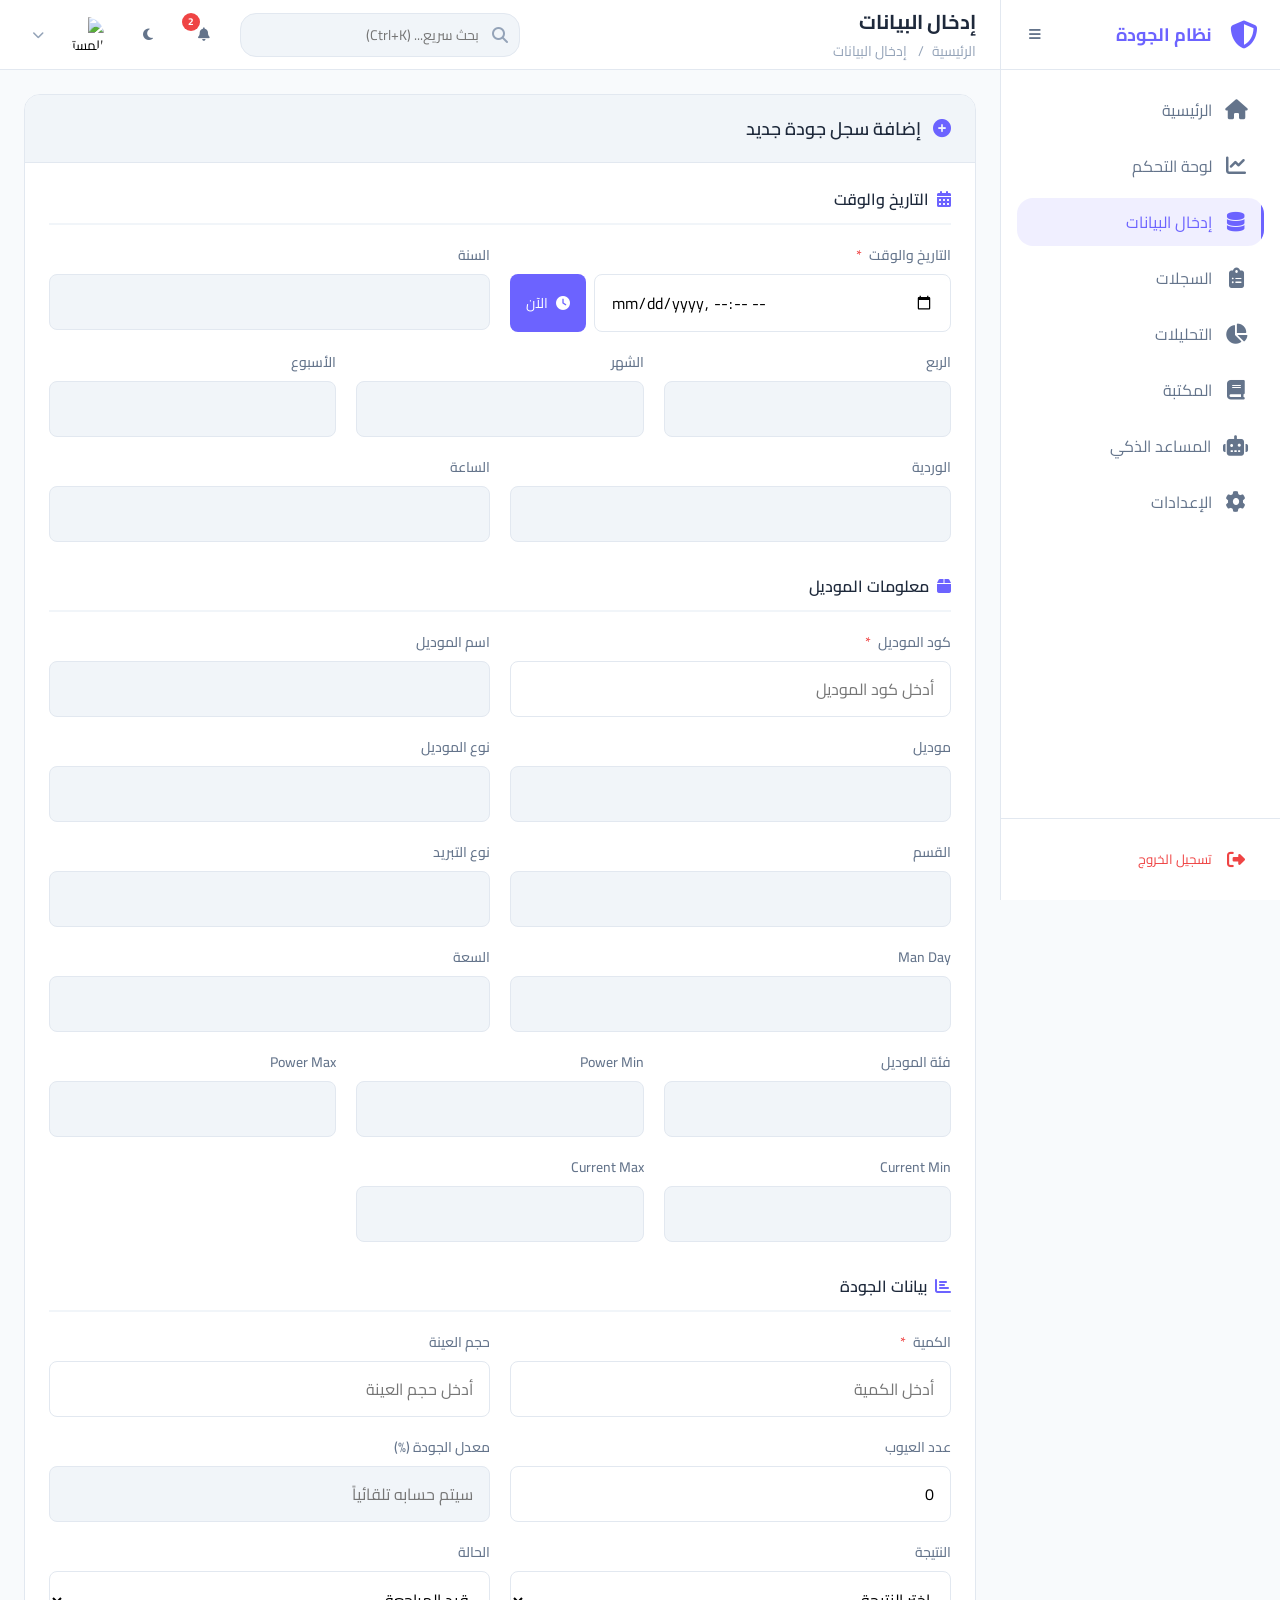
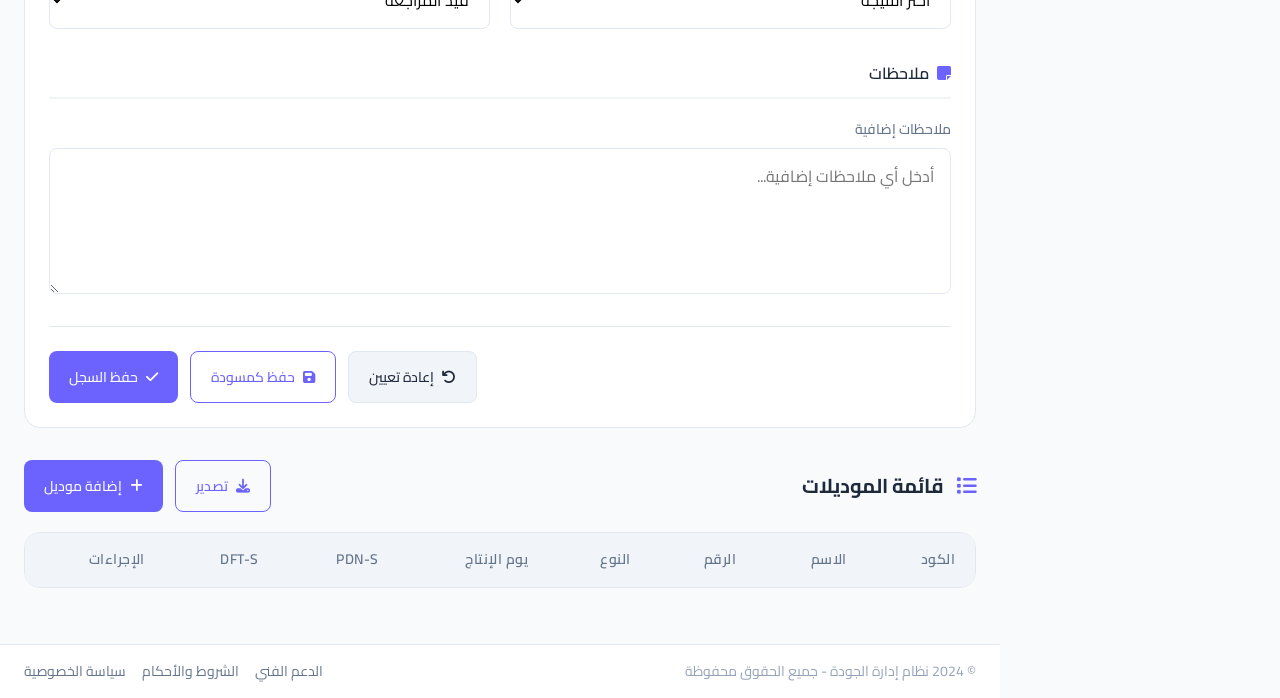
==== commit fd9f87bf: "Refactor model information section in data.html" ====
--- a/data.html
+++ b/data.html
@@ -204,44 +204,79 @@
                         </div>
 
                         <!-- قسم معلومات الموديل -->
-                        <div class="form-section">
-                            <h4><i class="fas fa-box"></i> معلومات الموديل</h4>
-                            <div class="form-row">
-                                <div class="form-group autocomplete-container">
-                                    <label for="model-code">كود الموديل <span class="required">*</span></label>
-                                    <input type="text" id="model-code" name="model-code" placeholder="أدخل كود الموديل" required>
-                                    <ul id="model-suggestions" class="suggestions-list"></ul>
-                                </div>
-                                <div class="form-group">
-                                    <label for="model-name">اسم الموديل</label>
-                                    <input type="text" id="model-name" name="model-name" readonly>
-                                </div>
-                            </div>
-                            <div class="form-row">
-                                <div class="form-group">
-                                    <label for="model-number">رقم الموديل</label>
-                                    <input type="text" id="model-number" name="model-number" readonly>
-                                </div>
-                                <div class="form-group">
-                                    <label for="model-type">نوع الموديل</label>
-                                    <input type="text" id="model-type" name="model-type" readonly>
-                                </div>
-                            </div>
-                            <div class="form-row">
-                                <div class="form-group">
-                                    <label for="m-day">يوم الإنتاج</label>
-                                    <input type="text" id="m-day" name="m-day" readonly>
-                                </div>
-                                <div class="form-group">
-                                    <label for="pdn-s">PDN-S</label>
-                                    <input type="text" id="pdn-s" name="pdn-s" readonly>
-                                </div>
-                                <div class="form-group">
-                                    <label for="dft-s">DFT-S</label>
-                                    <input type="text" id="dft-s" name="dft-s" readonly>
-                                </div>
-                            </div>
-                        </div>
+                        <!-- قسم معلومات الموديل -->
+<div class="form-section">
+    <h4><i class="fas fa-box"></i> معلومات الموديل</h4>
+
+    <div class="form-row">
+        <div class="form-group">
+            <label for="model-code">كود الموديل <span class="required">*</span></label>
+            <input type="text" id="model-code" name="model-code" placeholder="أدخل كود الموديل" required>
+        </div>
+
+        <div class="form-group">
+            <label for="model-name">اسم الموديل</label>
+            <input type="text" id="model-name" name="model-name" readonly>
+        </div>
+    </div>
+
+    <div class="form-row">
+        <div class="form-group">
+            <label for="model">موديل</label>
+            <input type="text" id="model" name="model" readonly>
+        </div>
+        <div class="form-group">
+            <label for="model-type">نوع الموديل</label>
+            <input type="text" id="model-type" name="model-type" readonly>
+        </div>
+    </div>
+
+    <div class="form-row">
+        <div class="form-group">
+            <label for="section">القسم</label>
+            <input type="text" id="section" name="section" readonly>
+        </div>
+        <div class="form-group">
+            <label for="cooling_type">نوع التبريد</label>
+            <input type="text" id="cooling_type" name="cooling_type" readonly>
+        </div>
+    </div>
+
+    <div class="form-row">
+        <div class="form-group">
+            <label for="man_day">Man Day</label>
+            <input type="number" step="0.01" id="man_day" name="man_day" readonly>
+        </div>
+        <div class="form-group">
+            <label for="capacity">السعة</label>
+            <input type="number" id="capacity" name="capacity" readonly>
+        </div>
+    </div>
+
+    <div class="form-row">
+        <div class="form-group">
+            <label for="model_class">فئة الموديل</label>
+            <input type="text" id="model_class" name="model_class" readonly>
+        </div>
+        <div class="form-group">
+            <label for="power_min">Power Min</label>
+            <input type="number" id="power_min" name="power_min" readonly>
+        </div>
+        <div class="form-group">
+            <label for="power_max">Power Max</label>
+            <input type="number" id="power_max" name="power_max" readonly>
+        </div>
+        <div class="form-group">
+            <label for="current_min">Current Min</label>
+            <input type="number" id="current_min" name="current_min" readonly>
+        </div>
+        <div class="form-group">
+            <label for="current_max">Current Max</label>
+            <input type="number" id="current_max" name="current_max" readonly>
+        </div>
+    </div>
+</div>
+
 
                         <!-- قسم بيانات الجودة -->
                         <div class="form-section">
@@ -364,9 +399,12 @@
     <div id="toastContainer" class="toast-container"></div>
 
     <!-- Scripts -->
-    <script src="js/login.js"></script>
-    <script src="js/header.js"></script>
-    <script src="js/data.js"></script>
-    <script src="js/functions.js"></script>
+<script src="https://cdn.jsdelivr.net/npm/@supabase/supabase-js@2"></script>
+<script src="js/supabase.js"></script>
+
+<script src="js/login.js"></script>
+<script src="js/header.js"></script>
+<script src="js/data.js"></script>
+<script src="js/functions.js"></script>
 </body>
 </html>
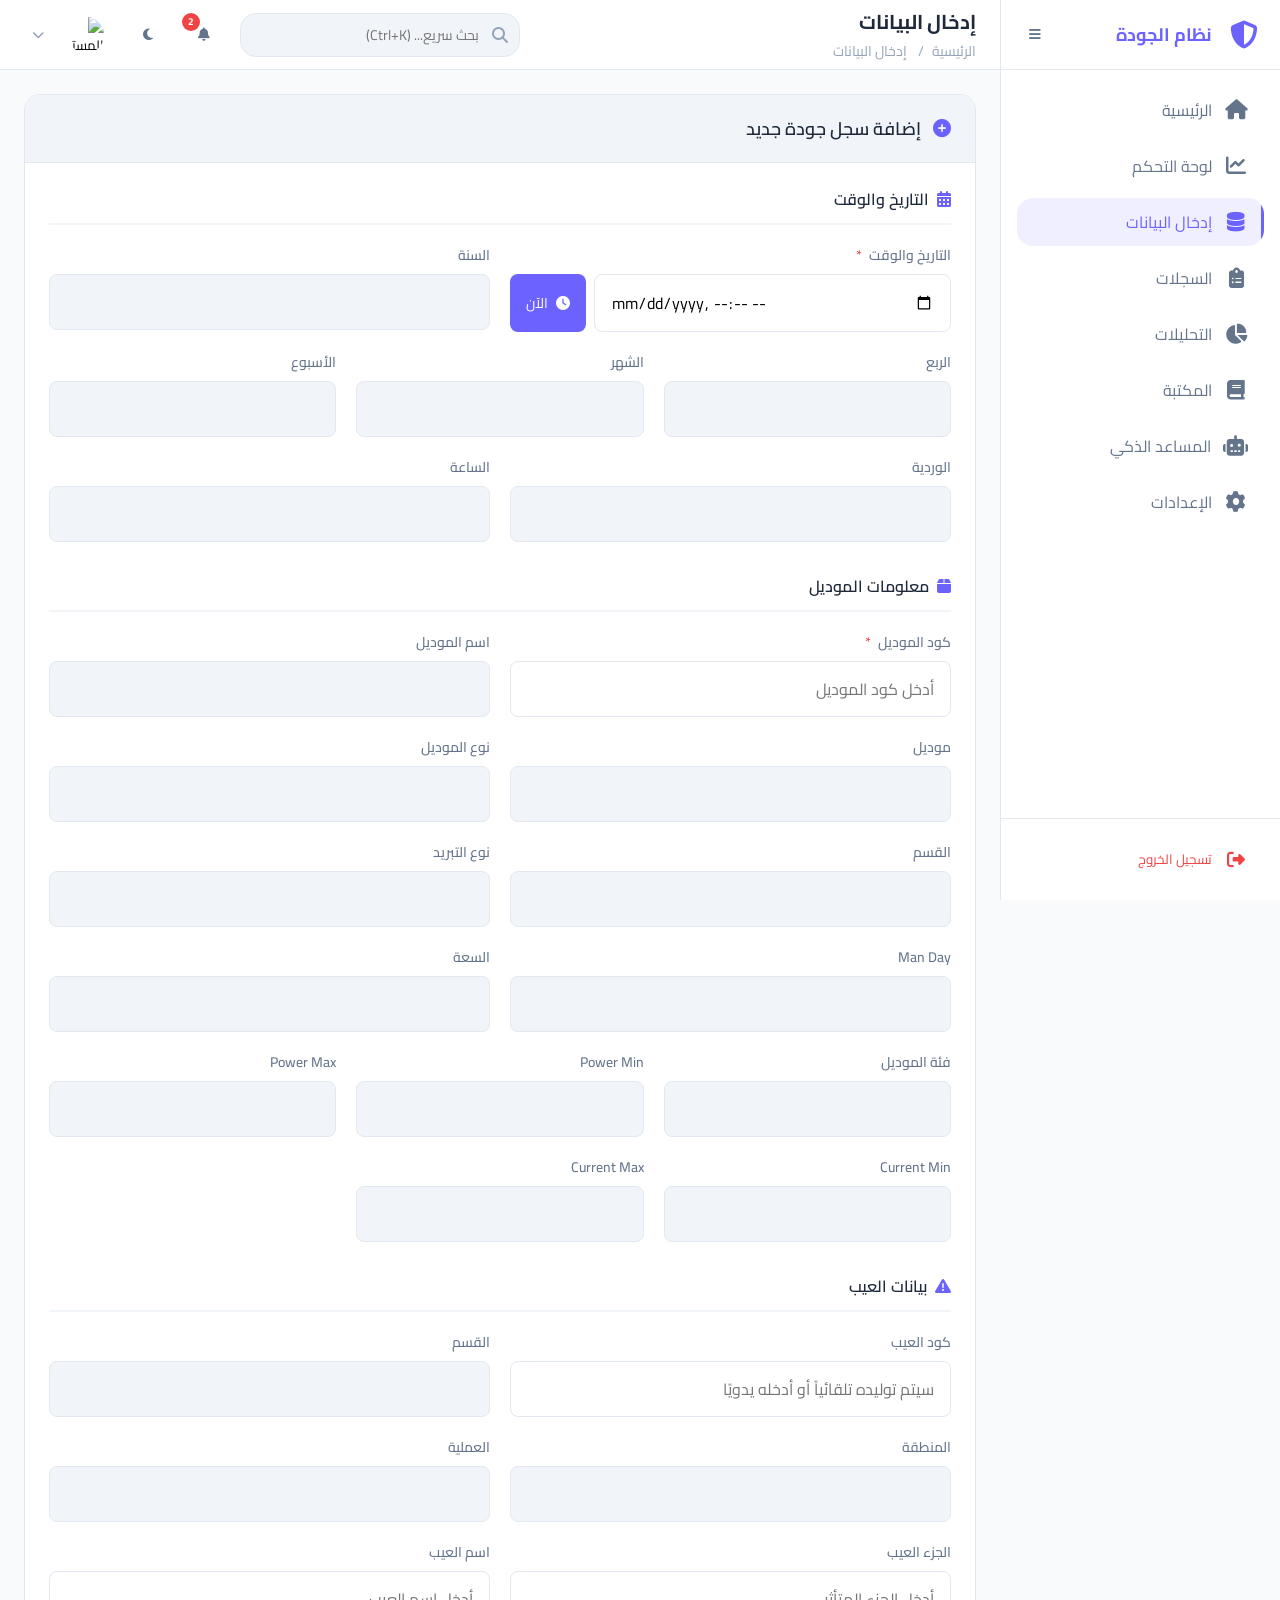
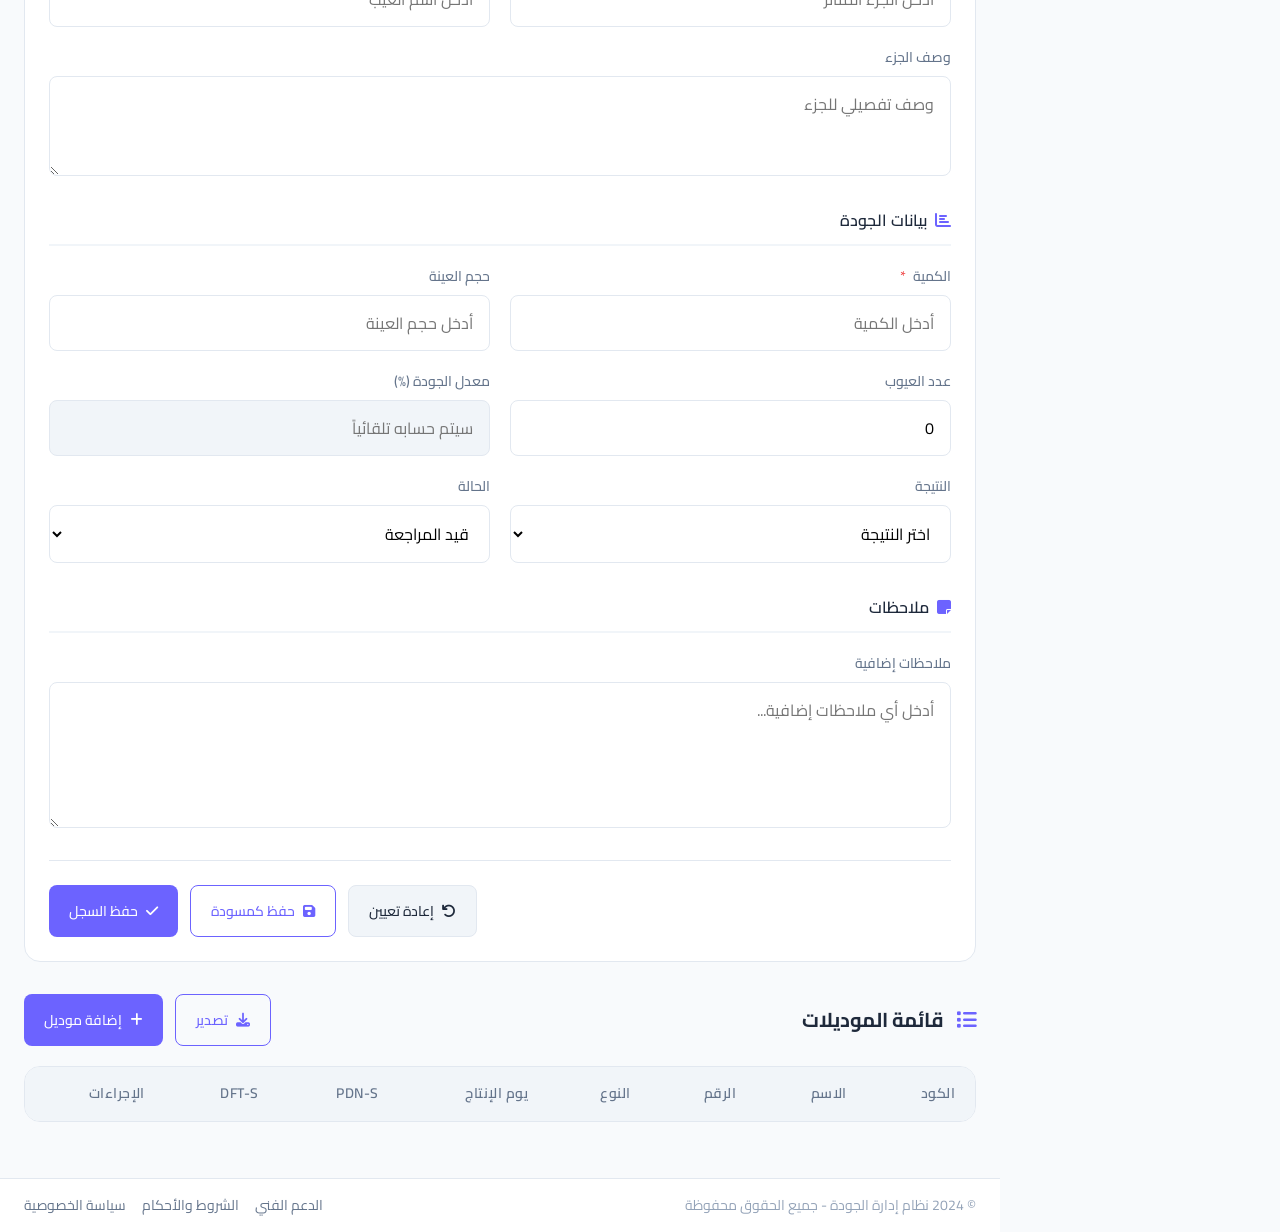
==== commit 1ff95761: "Update data.html" ====
--- a/data.html
+++ b/data.html
@@ -278,6 +278,55 @@
 </div>
 
 
+
+                        <!-- قسم بيانات العيب -->
+<div class="form-section">
+    <h4><i class="fas fa-exclamation-triangle"></i> بيانات العيب</h4>
+    
+    <div class="form-row">
+        <div class="form-group">
+            <label for="defect-code">كود العيب</label>
+            <input type="text" id="defect-code" name="defect-code" placeholder="سيتم توليده تلقائياً أو أدخله يدويًا">
+        </div>
+        <div class="form-group">
+            <label for="department">القسم</label>
+            <input type="text" id="department" name="department" readonly>
+        </div>
+    </div>
+
+    <div class="form-row">
+        <div class="form-group">
+            <label for="area">المنطقة</label>
+            <input type="text" id="area" name="area" readonly>
+        </div>
+        <div class="form-group">
+            <label for="process">العملية</label>
+            <input type="text" id="process" name="process" readonly>
+        </div>
+    </div>
+
+    <div class="form-row">
+        <div class="form-group">
+            <label for="defect-part">الجزء العيب</label>
+            <input type="text" id="defect-part" name="defect-part" placeholder="أدخل الجزء المتأثر">
+        </div>
+        <div class="form-group">
+            <label for="defect">اسم العيب</label>
+            <input type="text" id="defect" name="defect" placeholder="أدخل اسم العيب">
+        </div>
+    </div>
+
+    <div class="form-row">
+        <div class="form-group">
+            <label for="part-description">وصف الجزء</label>
+            <textarea id="part-description" name="part-description" rows="2" placeholder="وصف تفصيلي للجزء"></textarea>
+        </div>
+    </div>
+</div>
+
+
+
+                        
                         <!-- قسم بيانات الجودة -->
                         <div class="form-section">
                             <h4><i class="fas fa-chart-bar"></i> بيانات الجودة</h4>
--- a/css/data.css
+++ b/css/data.css
@@ -356,32 +356,30 @@
 /* ================================
    التصميم المتجاوب
    ================================ */
-@media (max-width: 768px) {
-    .form-row {
-        grid-template-columns: 1fr;
-    }
-    
-    .form-actions {
-        flex-direction: column-reverse;
-    }
-    
-    .form-actions .btn {
+@media (max-width: 1024px) {
+    .sidebar {
+        transform: translateX(100%);
+        transition: transform var(--transition-base);
+    }
+
+    .sidebar.open {
+        transform: translateX(0);
+    }
+
+    .main-content {
+        margin-right: 0 !important;
+    }
+}
+@media (max-width: 600px) {
+    .sidebar {
         width: 100%;
-        justify-content: center;
-    }
-    
-    .section-header {
-        flex-direction: column;
-        align-items: flex-start;
-        gap: var(--spacing-3);
-    }
-    
-    .section-actions {
-        width: 100%;
-    }
-    
-    .section-actions .btn {
-        flex: 1;
-        justify-content: center;
-    }
-}
+    }
+
+    .header-title {
+        font-size: 16px;
+    }
+
+    .main-content {
+        padding: 12px;
+    }
+}
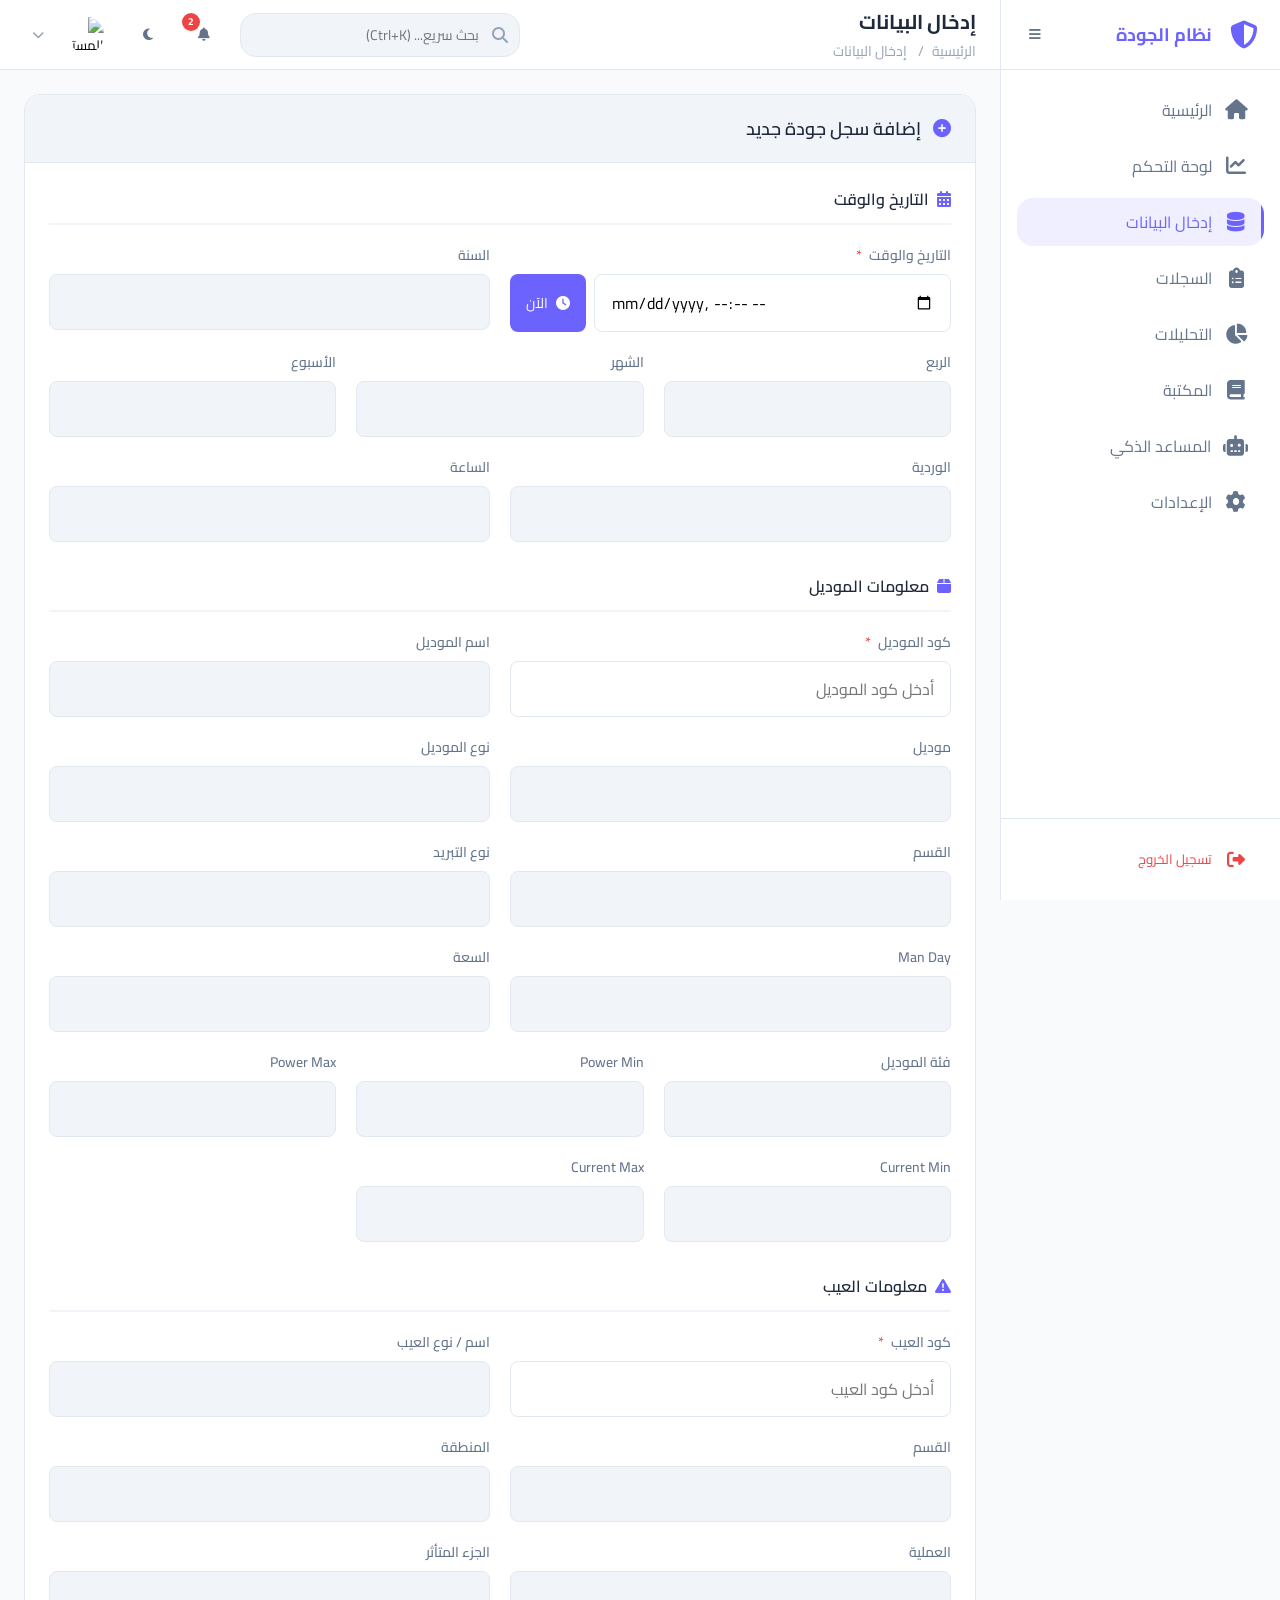
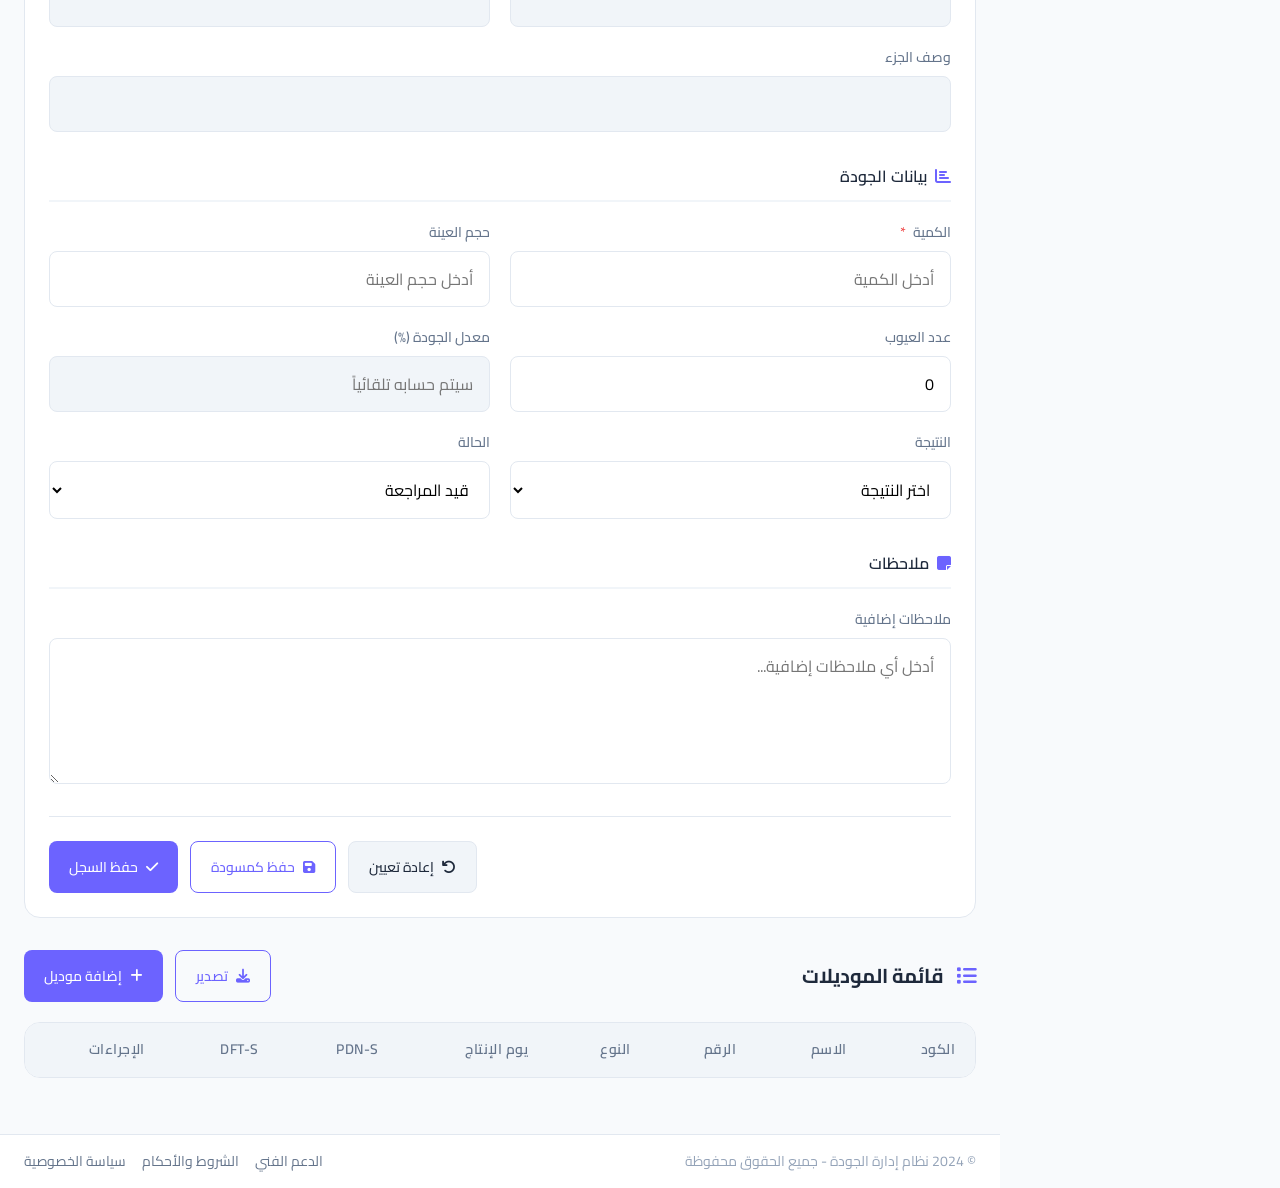
==== commit efe2d164: "Update data.html" ====
--- a/data.html
+++ b/data.html
@@ -279,47 +279,50 @@
 
 
 
-                        <!-- قسم بيانات العيب -->
+                     <!-- قسم معلومات العيب -->
 <div class="form-section">
-    <h4><i class="fas fa-exclamation-triangle"></i> بيانات العيب</h4>
-    
-    <div class="form-row">
-        <div class="form-group">
-            <label for="defect-code">كود العيب</label>
-            <input type="text" id="defect-code" name="defect-code" placeholder="سيتم توليده تلقائياً أو أدخله يدويًا">
-        </div>
+    <h4><i class="fas fa-exclamation-triangle"></i> معلومات العيب</h4>
+
+    <div class="form-row">
+        <div class="form-group">
+            <label for="defect_code">كود العيب <span class="required">*</span></label>
+            <input type="text" id="defect_code" name="defect_code" placeholder="أدخل كود العيب" required>
+        </div>
+
+        <div class="form-group">
+            <label for="defect">اسم / نوع العيب</label>
+            <input type="text" id="defect" name="defect" readonly>
+        </div>
+    </div>
+
+    <div class="form-row">
         <div class="form-group">
             <label for="department">القسم</label>
             <input type="text" id="department" name="department" readonly>
         </div>
-    </div>
-
-    <div class="form-row">
+
         <div class="form-group">
             <label for="area">المنطقة</label>
             <input type="text" id="area" name="area" readonly>
         </div>
+    </div>
+
+    <div class="form-row">
         <div class="form-group">
             <label for="process">العملية</label>
             <input type="text" id="process" name="process" readonly>
         </div>
-    </div>
-
-    <div class="form-row">
-        <div class="form-group">
-            <label for="defect-part">الجزء العيب</label>
-            <input type="text" id="defect-part" name="defect-part" placeholder="أدخل الجزء المتأثر">
-        </div>
-        <div class="form-group">
-            <label for="defect">اسم العيب</label>
-            <input type="text" id="defect" name="defect" placeholder="أدخل اسم العيب">
-        </div>
-    </div>
-
-    <div class="form-row">
-        <div class="form-group">
-            <label for="part-description">وصف الجزء</label>
-            <textarea id="part-description" name="part-description" rows="2" placeholder="وصف تفصيلي للجزء"></textarea>
+
+        <div class="form-group">
+            <label for="defect_part">الجزء المتأثر</label>
+            <input type="text" id="defect_part" name="defect_part" readonly>
+        </div>
+    </div>
+
+    <div class="form-row">
+        <div class="form-group">
+            <label for="part_description">وصف الجزء</label>
+            <input type="text" id="part_description" name="part_description" readonly>
         </div>
     </div>
 </div>
